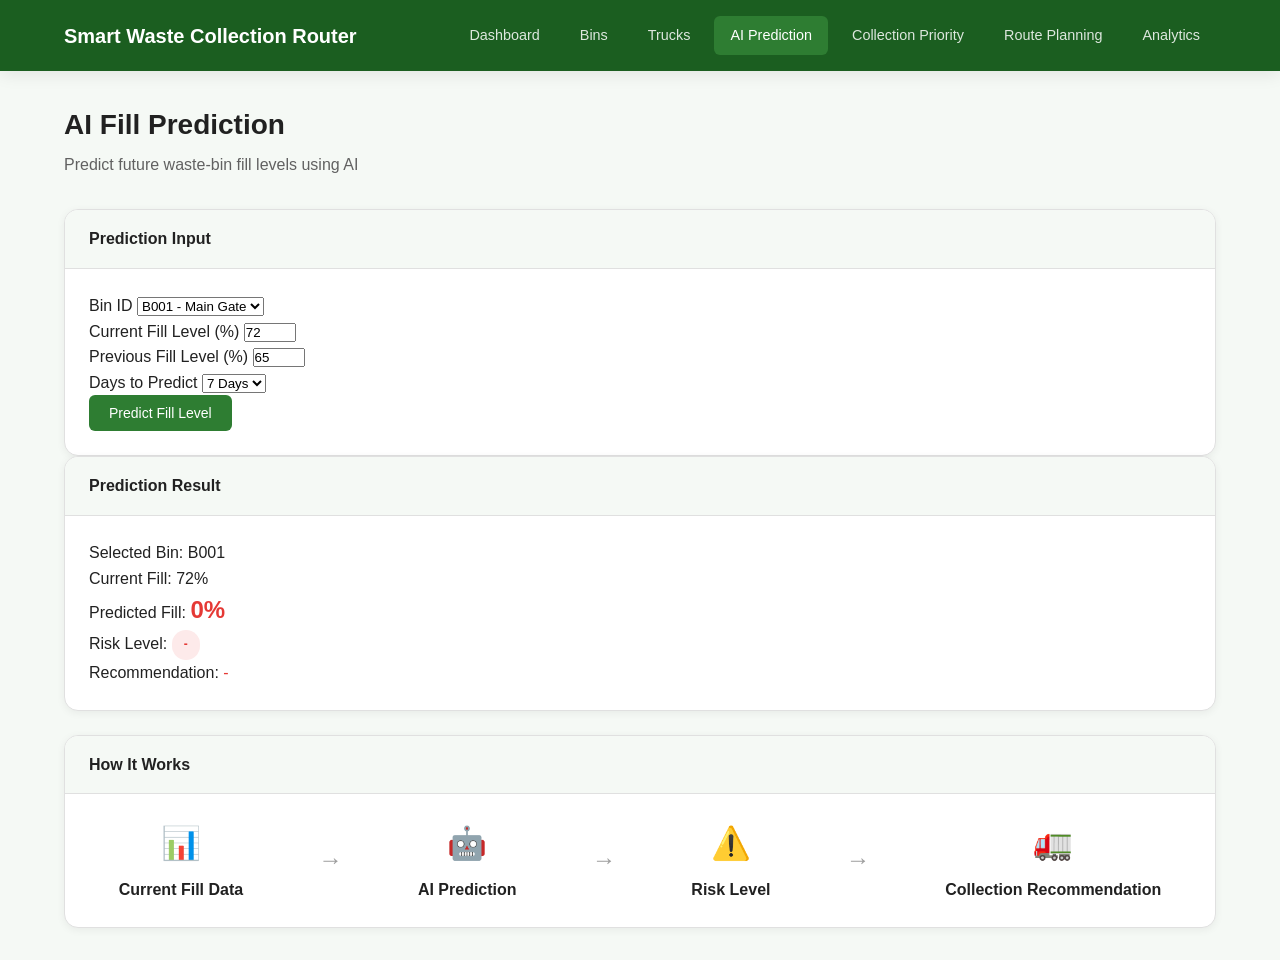
==== frontend/prediction.html @ 64dc6b34 "Initial Smart Waste Collection project" ====
<!DOCTYPE html>
<html lang="en">
<head>
    <meta charset="UTF-8">
    <meta name="viewport" content="width=device-width, initial-scale=1.0">
    <title>AI Fill Prediction</title>
    <link rel="stylesheet" href="css/style.css">
</head>
<body>
    <header class="header">
        <div class="header-content">
            <h1 class="logo">Smart Waste Collection Router</h1>
            <nav class="nav">
                <a href="dashboard.html" class="nav-link">Dashboard</a>
                <a href="bins.html" class="nav-link">Bins</a>
                <a href="trucks.html" class="nav-link">Trucks</a>
                <a href="prediction.html" class="nav-link active">AI Prediction</a>
                <a href="priority.html" class="nav-link">Collection Priority</a>
                <a href="route.html" class="nav-link">Route Planning</a>
                <a href="analytics.html" class="nav-link">Analytics</a>
            </nav>
        </div>
    </header>

    <main class="main">
        <div class="welcome">
            <h2>AI Fill Prediction</h2>
            <p>Predict future waste-bin fill levels using AI</p>
        </div>

        <div class="dashboard-grid">
            <div class="card">
                <div class="card-header">
                    <h3 class="card-title">Prediction Input</h3>
                </div>
                <div class="card-body">
                    <form>
                        <div class="form-group">
                            <label for="binId">Bin ID</label>
                            <select id="binId" class="form-control">
                                <option value="B001" selected>B001 - Main Gate</option>
                                <option value="B002">B002 - Library</option>
                                <option value="B003">B003 - Canteen</option>
                                <option value="B004">B004 - Block A</option>
                                <option value="B005">B005 - Block B</option>
                                <option value="B006">B006 - Parking</option>
                            </select>
                        </div>
                        <div class="form-group">
                            <label for="currentFill">Current Fill Level (%)</label>
                            <input type="number" id="currentFill" class="form-control" value="72" min="0" max="100">
                        </div>
                        <div class="form-group">
                            <label for="previousFill">Previous Fill Level (%)</label>
                            <input type="number" id="previousFill" class="form-control" value="65" min="0" max="100">
                        </div>
                        <div class="form-group">
                            <label for="daysPredict">Days to Predict</label>
                            <select id="daysPredict" class="form-control">
                                <option value="1">1 Day</option>
                                <option value="2">2 Days</option>
                                <option value="3">3 Days</option>
                                <option value="7" selected>7 Days</option>
                            </select>
                        </div>
                        <button type="button" class="btn btn-primary" onclick="predictFill()">Predict Fill Level</button>
                    </form>
                </div>
            </div>

            <div class="card">
                <div class="card-header">
                    <h3 class="card-title">Prediction Result</h3>
                </div>
                <div class="card-body">
                    <div class="result-item">
                        <span class="result-label">Selected Bin:</span>
                        <span class="result-value">B001</span>
                    </div>
                    <div class="result-item">
    <span class="result-label">Current Fill:</span>
    <span class="result-value" id="currentFillResult">72%</span>
</div>

<div class="result-item">
    <span class="result-label">Predicted Fill:</span>
    <span class="result-value"
          id="predictedFill"
          style="font-size: 1.5rem; font-weight: 700; color: var(--danger);">
        0%
    </span>
</div>

<div class="result-item">
    <span class="result-label">Risk Level:</span>
    <span class="badge badge-critical" id="riskLevel">
        -
    </span>
</div>

<div class="result-item">
    <span class="result-label">Recommendation:</span>
    <span class="result-value"
          id="recommendation"
          style="color: var(--danger); font-weight: 500;">
        -
    </span>
</div>
            </div>
        </div>

        <div class="card" style="margin-top: 1.5rem;">
            <div class="card-header">
                <h3 class="card-title">How It Works</h3>
            </div>
            <div class="card-body">
                <div style="display: flex; justify-content: space-around; flex-wrap: wrap; gap: 1rem; text-align: center;">
                    <div>
                        <div style="font-size: 2rem;">📊</div>
                        <div style="font-weight: 600; margin-top: 0.5rem;">Current Fill Data</div>
                    </div>
                    <div style="color: var(--text-muted); font-size: 1.5rem; display: flex; align-items: center;">→</div>
                    <div>
                        <div style="font-size: 2rem;">🤖</div>
                        <div style="font-weight: 600; margin-top: 0.5rem;">AI Prediction</div>
                    </div>
                    <div style="color: var(--text-muted); font-size: 1.5rem; display: flex; align-items: center;">→</div>
                    <div>
                        <div style="font-size: 2rem;">⚠️</div>
                        <div style="font-weight: 600; margin-top: 0.5rem;">Risk Level</div>
                    </div>
                    <div style="color: var(--text-muted); font-size: 1.5rem; display: flex; align-items: center;">→</div>
                    <div>
                        <div style="font-size: 2rem;">🚛</div>
                        <div style="font-weight: 600; margin-top: 0.5rem;">Collection Recommendation</div>
                    </div>
                </div>
            </div>
        </div>
    </main>
 <script src="js/prediction.js"></script>   
</body>
</html>
---- frontend/css/style.css ----
/* Smart Waste Collection Router - Dashboard Styles */

:root {
    --primary-dark: #1b5e20;
    --primary: #2e7d32;
    --primary-light: #4caf50;
    --primary-bg: #e8f5e9;
    --warning: #ff9800;
    --warning-bg: #fff3e0;
    --danger: #e53935;
    --danger-bg: #fdeaea;
    --text-primary: #212121;
    --text-secondary: #616161;
    --text-muted: #9e9e9e;
    --white: #ffffff;
    --bg-light: #f5f9f5;
    --bg-card: #ffffff;
    --border-color: #e0e0e0;
    --shadow-sm: 0 2px 8px rgba(0,0,0,0.06);
    --shadow-md: 0 4px 16px rgba(0,0,0,0.08);
    --shadow-lg: 0 8px 30px rgba(0,0,0,0.1);
    --radius-sm: 6px;
    --radius-md: 10px;
    --radius-lg: 14px;
    --transition: all 0.2s ease;
}

* {
    margin: 0;
    padding: 0;
    box-sizing: border-box;
}

body {
    font-family: 'Segoe UI', -apple-system, BlinkMacSystemFont, Roboto, sans-serif;
    background: var(--bg-light);
    color: var(--text-primary);
    min-height: 100vh;
    line-height: 1.6;
}

/* Header */
.header {
    background: var(--primary-dark);
    color: var(--white);
    box-shadow: var(--shadow-md);
    position: sticky;
    top: 0;
    z-index: 100;
}

.header-content {
    max-width: 1200px;
    margin: 0 auto;
    padding: 1rem 1.5rem;
    display: flex;
    justify-content: space-between;
    align-items: center;
    flex-wrap: wrap;
    gap: 1rem;
}

.logo {
    font-size: 1.25rem;
    font-weight: 600;
    color: var(--white);
}

.nav {
    display: flex;
    gap: 0.5rem;
    flex-wrap: wrap;
}

.nav-link {
    padding: 0.5rem 1rem;
    color: rgba(255,255,255,0.85);
    text-decoration: none;
    border-radius: var(--radius-sm);
    font-size: 0.9rem;
    font-weight: 500;
    transition: var(--transition);
}

.nav-link:hover {
    background: rgba(255,255,255,0.1);
    color: var(--white);
}

.nav-link.active {
    background: var(--primary);
    color: var(--white);
}

/* Main Content */
.main {
    max-width: 1200px;
    margin: 0 auto;
    padding: 2rem 1.5rem;
}

.welcome {
    margin-bottom: 2rem;
}

.welcome h2 {
    font-size: 1.75rem;
    font-weight: 600;
    color: var(--text-primary);
    margin-bottom: 0.25rem;
}

.welcome p {
    color: var(--text-secondary);
    font-size: 1rem;
}

/* Summary Grid */
.summary-grid {
    display: grid;
    grid-template-columns: repeat(auto-fit, minmax(240px, 1fr));
    gap: 1.5rem;
}

.summary-card {
    background: var(--bg-card);
    border-radius: var(--radius-lg);
    padding: 1.5rem;
    box-shadow: var(--shadow-sm);
    border: 1px solid var(--border-color);
    display: flex;
    align-items: center;
    gap: 1rem;
    transition: var(--transition);
}

.summary-card:hover {
    box-shadow: var(--shadow-md);
    transform: translateY(-2px);
}

.summary-icon {
    width: 56px;
    height: 56px;
    border-radius: var(--radius-md);
    display: flex;
    align-items: center;
    justify-content: center;
    font-size: 1.5rem;
    flex-shrink: 0;
}

.summary-icon.primary {
    background: var(--primary-bg);
    color: var(--primary);
}

.summary-icon.critical {
    background: var(--danger-bg);
    color: var(--danger);
}

.summary-icon.warning {
    background: var(--warning-bg);
    color: var(--warning);
}

.summary-icon.normal {
    background: var(--primary-bg);
    color: var(--primary);
}

.summary-icon.truck {
    background: #e3f2fd;
    color: #1976d2;
}

.summary-icon.collected {
    background: #f3e5f5;
    color: #7b1fa2;
}

.summary-info {
    flex: 1;
    min-width: 0;
}

.summary-label {
    display: block;
    font-size: 0.85rem;
    color: var(--text-secondary);
    margin-bottom: 0.25rem;
    white-space: nowrap;
    overflow: hidden;
    text-overflow: ellipsis;
}

.summary-value {
    display: block;
    font-size: 1.75rem;
    font-weight: 700;
    color: var(--text-primary);
    line-height: 1.2;
}

.summary-value.critical-text {
    color: var(--danger);
}

.summary-value.warning-text {
    color: var(--warning);
}

.summary-value.normal-text {
    color: var(--primary);
}

/* Footer */
.footer {
    background: var(--white);
    border-top: 1px solid var(--border-color);
    padding: 1.5rem;
    text-align: center;
    margin-top: 3rem;
}

.footer p {
    color: var(--text-muted);
    font-size: 0.85rem;
}

/* Responsive */
@media (max-width: 768px) {
    .header-content {
        flex-direction: column;
        text-align: center;
    }
    
    .nav {
        justify-content: center;
    }
    
    .main {
        padding: 1.5rem 1rem;
    }
    
    .welcome h2 {
        font-size: 1.5rem;
    }
    
    .summary-grid {
        grid-template-columns: 1fr;
    }
    
    .summary-card {
        padding: 1.25rem;
    }
}

@media (max-width: 480px) {
    .nav-link {
        padding: 0.5rem 0.75rem;
        font-size: 0.8rem;
    }
    
    .summary-icon {
        width: 48px;
        height: 48px;
        font-size: 1.25rem;
    }
    
    .summary-value {
        font-size: 1.5rem;
    }
}

/* Cards */
.card {
    background: var(--bg-card);
    border-radius: var(--radius-lg);
    box-shadow: var(--shadow-sm);
    border: 1px solid var(--border-color);
    overflow: hidden;
}

.card-header {
    padding: 1rem 1.5rem;
    border-bottom: 1px solid var(--border-color);
    background: var(--bg-light);
}

.card-title {
    font-size: 1rem;
    font-weight: 600;
    color: var(--text-primary);
}

.card-body {
    padding: 1.5rem;
}

/* Table */
.table-responsive {
    overflow-x: auto;
}

.table {
    width: 100%;
    border-collapse: collapse;
    font-size: 0.9rem;
}

.table th,
.table td {
    padding: 0.875rem 1rem;
    text-align: left;
    border-bottom: 1px solid var(--border-color);
}

.table th {
    font-weight: 600;
    color: var(--text-secondary);
    font-size: 0.8rem;
    text-transform: uppercase;
    letter-spacing: 0.5px;
    background: var(--primary-dark);
    color: var(--white);
}

.table tbody tr {
    transition: var(--transition);
}

.table tbody tr:hover {
    background: var(--bg-light);
}

.table tbody tr:last-child td {
    border-bottom: none;
}

/* Badges */
.badge {
    display: inline-flex;
    align-items: center;
    padding: 0.35rem 0.75rem;
    font-size: 0.75rem;
    font-weight: 600;
    border-radius: 20px;
    text-transform: uppercase;
    letter-spacing: 0.3px;
}

.badge-critical {
    background: var(--danger-bg);
    color: var(--danger);
}

.badge-warning {
    background: var(--warning-bg);
    color: var(--warning);
}

.badge-normal {
    background: var(--primary-bg);
    color: var(--primary);
}

/* Buttons */
.btn {
    display: inline-flex;
    align-items: center;
    justify-content: center;
    gap: 0.5rem;
    padding: 0.625rem 1.25rem;
    font-size: 0.875rem;
    font-weight: 500;
    border-radius: var(--radius-sm);
    border: none;
    cursor: pointer;
    transition: var(--transition);
    text-decoration: none;
}

.btn-primary {
    background: var(--primary);
    color: var(--white);
}

.btn-primary:hover {
    background: var(--primary-dark);
}

.btn-danger {
    background: var(--danger);
    color: var(--white);
}

.btn-danger:hover {
    background: #c62828;
}

.btn-warning {
    background: var(--warning);
    color: var(--white);
}

.btn-warning:hover {
    background: #f57c00;
}

.btn-success {
    background: var(--primary);
    color: var(--white);
}

.btn-success:hover {
    background: var(--primary-dark);
}

.btn-sm {
    padding: 0.375rem 0.75rem;
    font-size: 0.8rem;
}
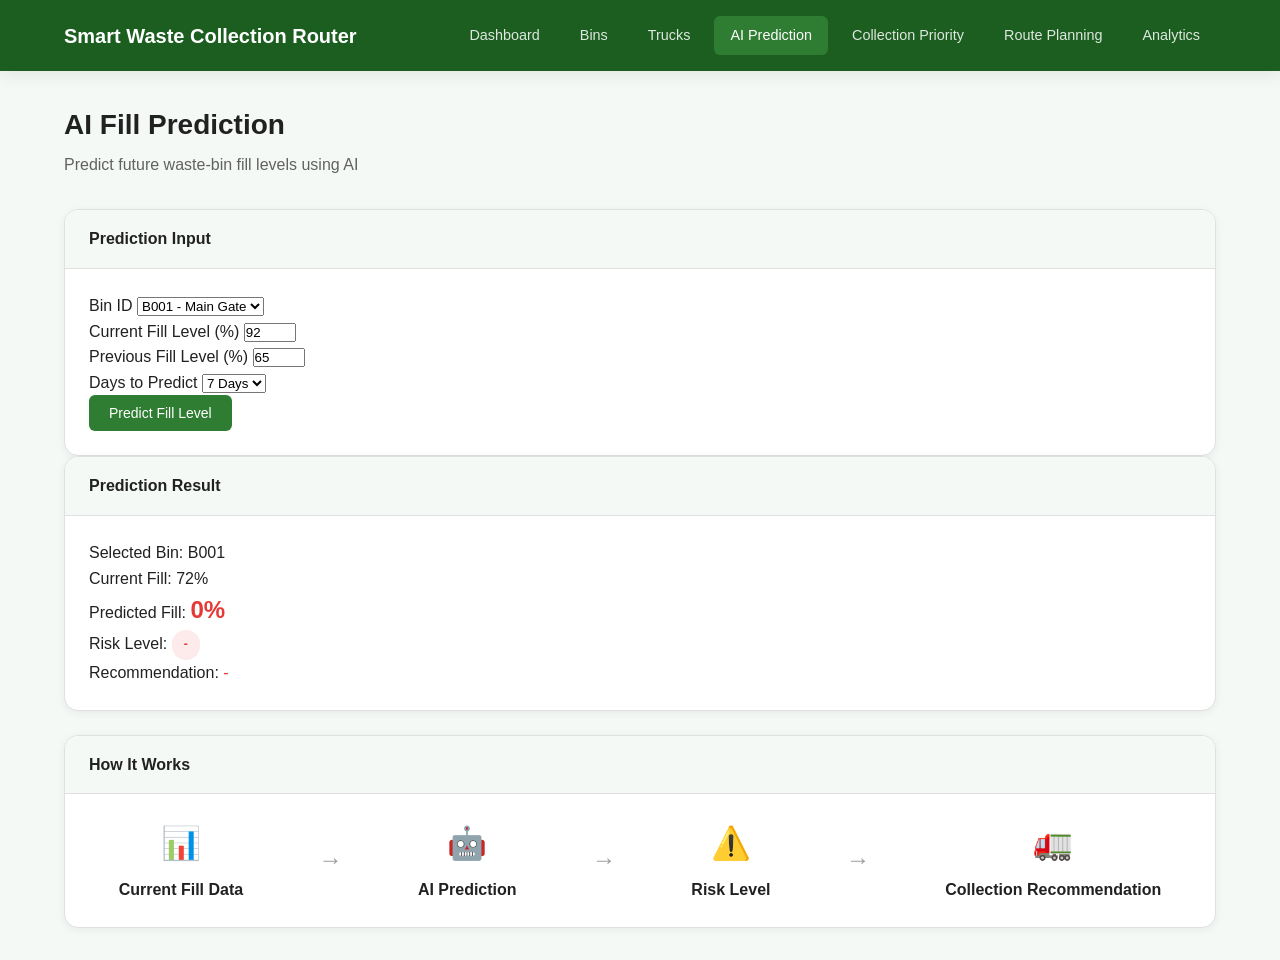
==== commit 0135776f: "Add automatic bin fill update" ====
--- a/frontend/prediction.html
+++ b/frontend/prediction.html
@@ -35,36 +35,60 @@
                 </div>
                 <div class="card-body">
                     <form>
-                        <div class="form-group">
-                            <label for="binId">Bin ID</label>
-                            <select id="binId" class="form-control">
-                                <option value="B001" selected>B001 - Main Gate</option>
-                                <option value="B002">B002 - Library</option>
-                                <option value="B003">B003 - Canteen</option>
-                                <option value="B004">B004 - Block A</option>
-                                <option value="B005">B005 - Block B</option>
-                                <option value="B006">B006 - Parking</option>
-                            </select>
-                        </div>
-                        <div class="form-group">
-                            <label for="currentFill">Current Fill Level (%)</label>
-                            <input type="number" id="currentFill" class="form-control" value="72" min="0" max="100">
-                        </div>
-                        <div class="form-group">
-                            <label for="previousFill">Previous Fill Level (%)</label>
-                            <input type="number" id="previousFill" class="form-control" value="65" min="0" max="100">
-                        </div>
-                        <div class="form-group">
-                            <label for="daysPredict">Days to Predict</label>
-                            <select id="daysPredict" class="form-control">
-                                <option value="1">1 Day</option>
-                                <option value="2">2 Days</option>
-                                <option value="3">3 Days</option>
-                                <option value="7" selected>7 Days</option>
-                            </select>
-                        </div>
-                        <button type="button" class="btn btn-primary" onclick="predictFill()">Predict Fill Level</button>
-                    </form>
+    <div class="form-group">
+        <label for="binId">Bin ID</label>
+        <select id="binId" class="form-control" onchange="updateBinFill()">
+            <option value="B001" selected>B001 - Main Gate</option>
+            <option value="B002">B002 - Library</option>
+            <option value="B003">B003 - Canteen</option>
+            <option value="B004">B004 - Block A</option>
+            <option value="B005">B005 - Block B</option>
+            <option value="B006">B006 - Parking</option>
+        </select>
+    </div>
+
+    <div class="form-group">
+        <label for="currentFill">Current Fill Level (%)</label>
+        <input
+            type="number"
+            id="currentFill"
+            class="form-control"
+            value="92"
+            min="0"
+            max="100"
+        >
+    </div>
+
+    <div class="form-group">
+        <label for="previousFill">Previous Fill Level (%)</label>
+        <input
+            type="number"
+            id="previousFill"
+            class="form-control"
+            value="65"
+            min="0"
+            max="100"
+        >
+    </div>
+
+    <div class="form-group">
+        <label for="daysPredict">Days to Predict</label>
+        <select id="daysPredict" class="form-control">
+            <option value="1">1 Day</option>
+            <option value="2">2 Days</option>
+            <option value="3">3 Days</option>
+            <option value="7" selected>7 Days</option>
+        </select>
+    </div>
+
+    <button
+        type="button"
+        class="btn btn-primary"
+        onclick="predictFill()"
+    >
+        Predict Fill Level
+    </button>
+</form>
                 </div>
             </div>
 
@@ -75,7 +99,7 @@
                 <div class="card-body">
                     <div class="result-item">
                         <span class="result-label">Selected Bin:</span>
-                        <span class="result-value">B001</span>
+                        <span class="result-value" id="selectedBin">B001</span>
                     </div>
                     <div class="result-item">
     <span class="result-label">Current Fill:</span>
